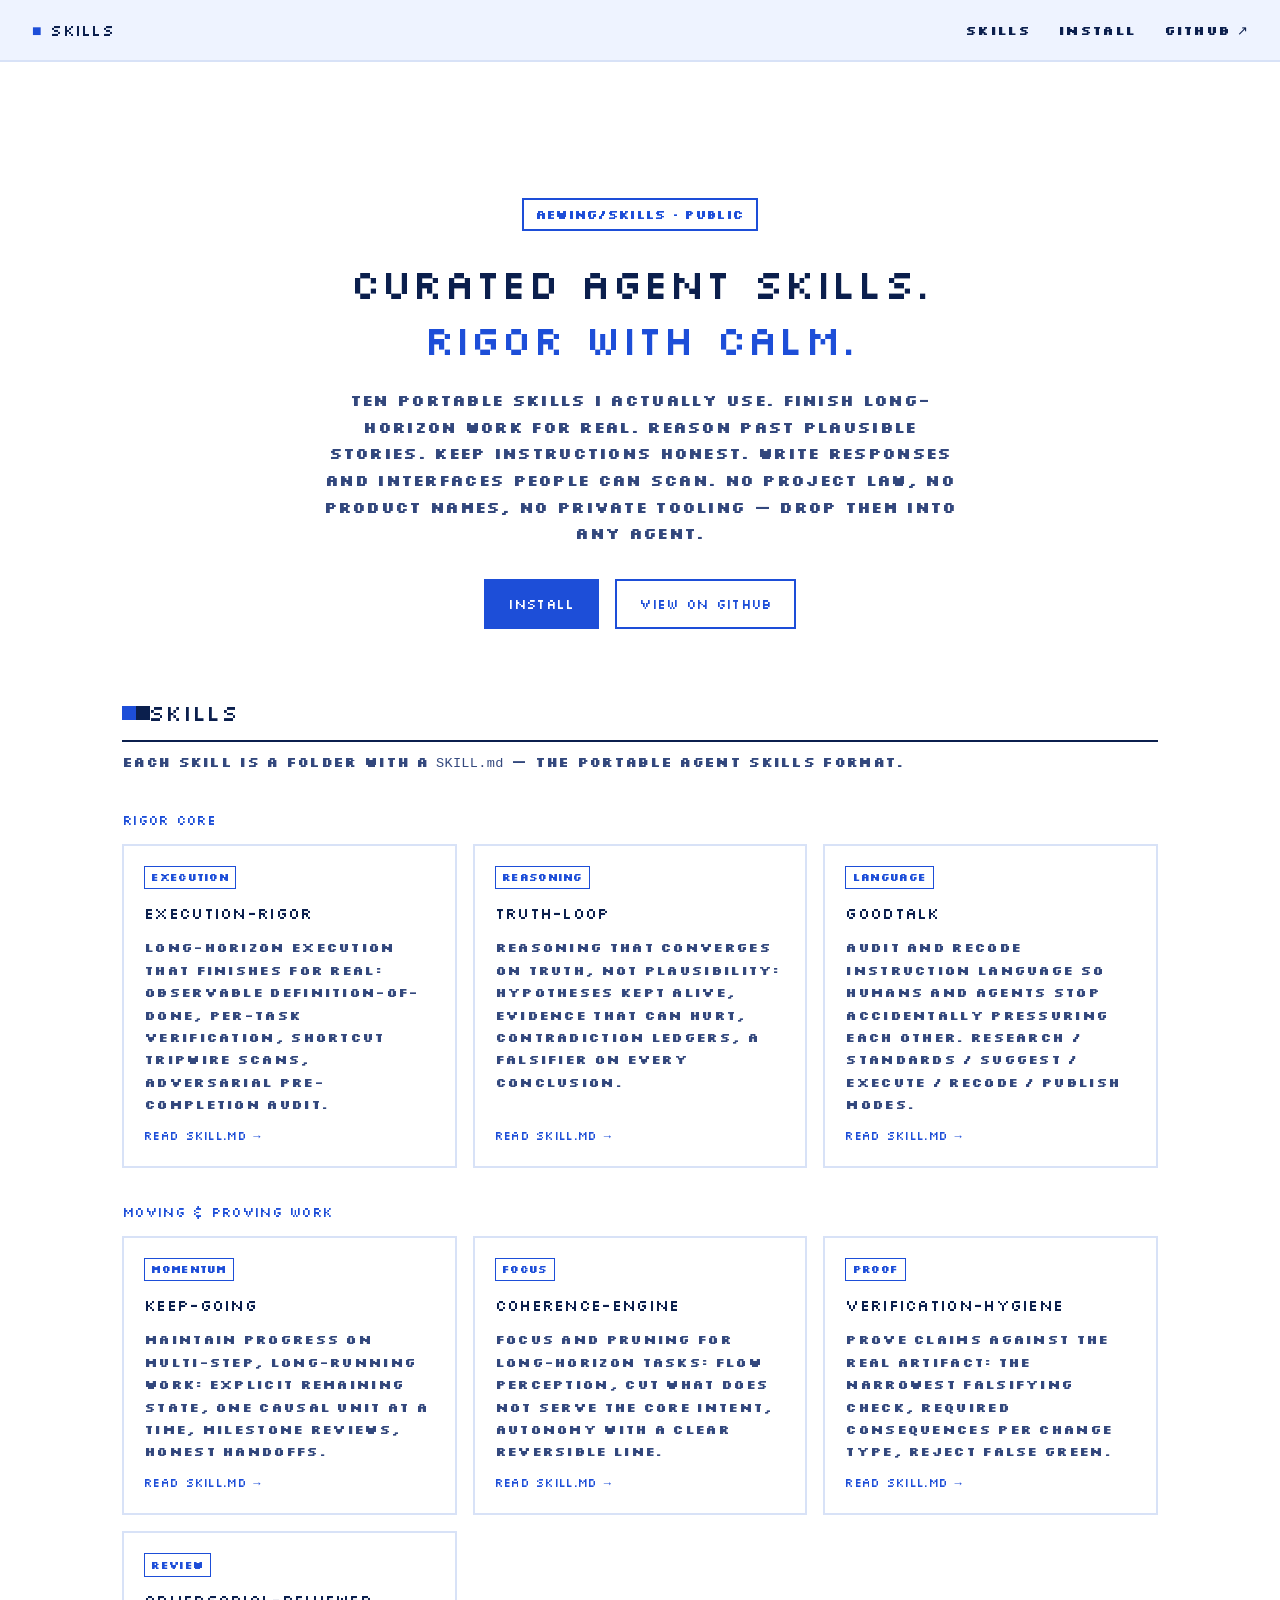
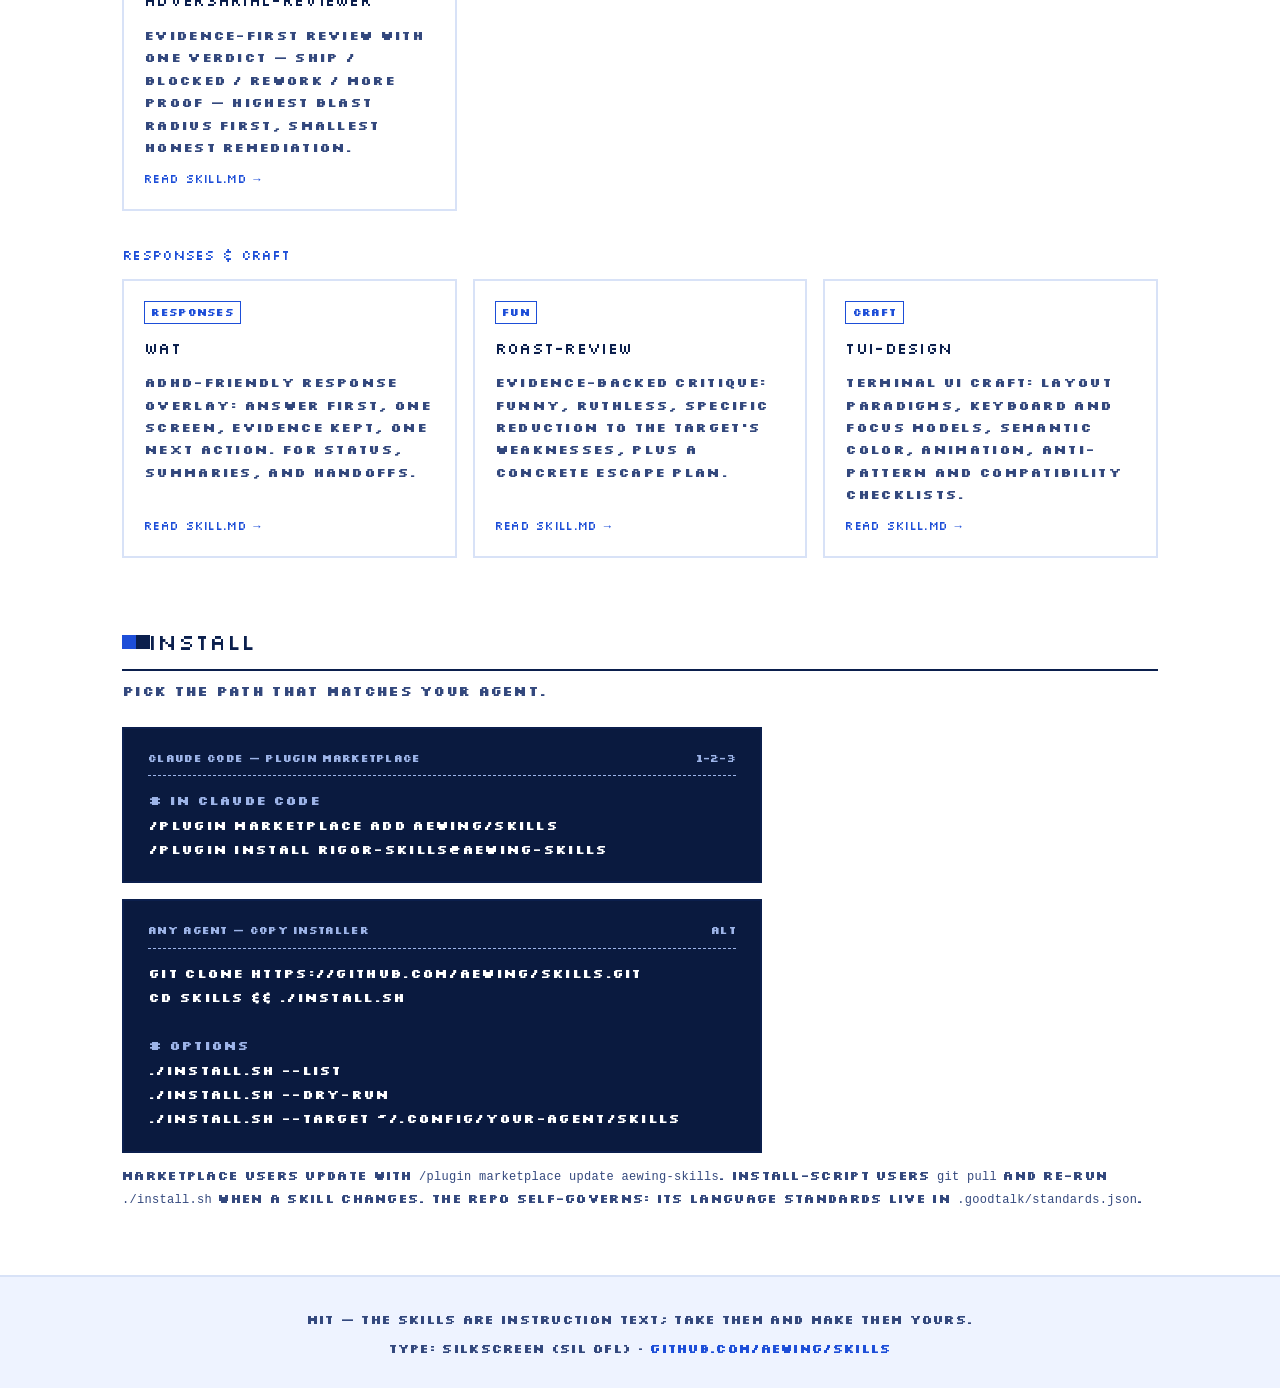
==== docs/index.html @ bb2f1eb4 "Add clean static docs site (blue + white, retro handheld type) - docs/index.html: one-page catalog —" ====
<!doctype html>
<html lang="en">
<head>
  <meta charset="utf-8">
  <meta name="viewport" content="width=device-width, initial-scale=1">
  <title>skills — curated agent skills, rigor with calm</title>
  <meta name="description" content="Ten portable agent skills: finish long-horizon work for real, reason past plausible stories, keep instructions honest, and build clearer responses and TUIs.">
  <link rel="icon" type="image/svg+xml" href="favicon.svg">
  <link rel="stylesheet" href="styles.css">
</head>
<body>

  <header class="topbar">
    <span class="logo"><span class="pixel">■</span> skills</span>
    <nav>
      <a href="#skills">skills</a>
      <a href="#install">install</a>
      <a href="https://github.com/aewing/skills" target="_blank" rel="noopener">github ↗</a>
    </nav>
  </header>

  <main>
    <section class="hero">
      <span class="eyebrow">aewing/skills · public</span>
      <h1>Curated agent skills.<br><span class="accent">Rigor with calm.</span></h1>
      <p class="lede">
        Ten portable skills I actually use. Finish long-horizon work for real.
        Reason past plausible stories. Keep instructions honest. Write responses
        and interfaces people can scan. No project law, no product names, no
        private tooling — drop them into any agent.
      </p>
      <div class="hero-cta">
        <a class="btn primary" href="#install">Install</a>
        <a class="btn ghost" href="https://github.com/aewing/skills" target="_blank" rel="noopener">View on GitHub</a>
      </div>
    </section>

    <section id="skills">
      <h2>Skills</h2>
      <p class="section-sub">Each skill is a folder with a <code>SKILL.md</code> — the portable Agent Skills format.</p>

      <h3 class="group-title">RIGOR CORE</h3>
      <div class="grid">
        <div class="card">
          <span class="tag">execution</span>
          <h3>execution-rigor</h3>
          <p>Long-horizon execution that finishes for real: observable definition-of-done, per-task verification, shortcut tripwire scans, adversarial pre-completion audit.</p>
          <a class="more" href="../skills/execution-rigor/SKILL.md" target="_blank">read SKILL.md →</a>
        </div>
        <div class="card">
          <span class="tag">reasoning</span>
          <h3>truth-loop</h3>
          <p>Reasoning that converges on truth, not plausibility: hypotheses kept alive, evidence that can hurt, contradiction ledgers, a falsifier on every conclusion.</p>
          <a class="more" href="../skills/truth-loop/SKILL.md" target="_blank">read SKILL.md →</a>
        </div>
        <div class="card">
          <span class="tag">language</span>
          <h3>goodtalk</h3>
          <p>Audit and recode instruction language so humans and agents stop accidentally pressuring each other. Research / standards / suggest / execute / recode / publish modes.</p>
          <a class="more" href="../skills/goodtalk/SKILL.md" target="_blank">read SKILL.md →</a>
        </div>
      </div>

      <h3 class="group-title">MOVING &amp; PROVING WORK</h3>
      <div class="grid">
        <div class="card">
          <span class="tag">momentum</span>
          <h3>keep-going</h3>
          <p>Maintain progress on multi-step, long-running work: explicit remaining state, one causal unit at a time, milestone reviews, honest handoffs.</p>
          <a class="more" href="../skills/keep-going/SKILL.md" target="_blank">read SKILL.md →</a>
        </div>
        <div class="card">
          <span class="tag">focus</span>
          <h3>coherence-engine</h3>
          <p>Focus and pruning for long-horizon tasks: flow perception, cut what does not serve the core intent, autonomy with a clear reversible line.</p>
          <a class="more" href="../skills/coherence-engine/SKILL.md" target="_blank">read SKILL.md →</a>
        </div>
        <div class="card">
          <span class="tag">proof</span>
          <h3>verification-hygiene</h3>
          <p>Prove claims against the real artifact: the narrowest falsifying check, required consequences per change type, reject false green.</p>
          <a class="more" href="../skills/verification-hygiene/SKILL.md" target="_blank">read SKILL.md →</a>
        </div>
        <div class="card">
          <span class="tag">review</span>
          <h3>adversarial-reviewer</h3>
          <p>Evidence-first review with one verdict — SHIP / BLOCKED / REWORK / MORE PROOF — highest blast radius first, smallest honest remediation.</p>
          <a class="more" href="../skills/adversarial-reviewer/SKILL.md" target="_blank">read SKILL.md →</a>
        </div>
      </div>

      <h3 class="group-title">RESPONSES &amp; CRAFT</h3>
      <div class="grid">
        <div class="card">
          <span class="tag">responses</span>
          <h3>wat</h3>
          <p>ADHD-friendly response overlay: answer first, one screen, evidence kept, one next action. For status, summaries, and handoffs.</p>
          <a class="more" href="../skills/wat/SKILL.md" target="_blank">read SKILL.md →</a>
        </div>
        <div class="card">
          <span class="tag">fun</span>
          <h3>roast-review</h3>
          <p>Evidence-backed critique: funny, ruthless, specific reduction to the target's weaknesses, plus a concrete escape plan.</p>
          <a class="more" href="../skills/roast-review/SKILL.md" target="_blank">read SKILL.md →</a>
        </div>
        <div class="card">
          <span class="tag">craft</span>
          <h3>tui-design</h3>
          <p>Terminal UI craft: layout paradigms, keyboard and focus models, semantic color, animation, anti-pattern and compatibility checklists.</p>
          <a class="more" href="../skills/tui-design/SKILL.md" target="_blank">read SKILL.md →</a>
        </div>
      </div>
    </section>

    <section id="install">
      <h2>Install</h2>
      <p class="section-sub">Pick the path that matches your agent.</p>

      <div class="screen">
        <div class="screen-head"><span>CLAUDE CODE — PLUGIN MARKETPLACE</span><span>1-2-3</span></div>
        <pre><span class="cmt"># in Claude Code</span>
<span class="cmd">/plugin marketplace add aewing/skills</span>
<span class="cmd">/plugin install rigor-skills@aewing-skills</span></pre>
      </div>

      <div class="screen">
        <div class="screen-head"><span>ANY AGENT — COPY INSTALLER</span><span>ALT</span></div>
        <pre><span class="cmd">git clone https://github.com/aewing/skills.git</span>
<span class="cmd">cd skills && ./install.sh</span>

<span class="cmt"># options</span>
<span class="cmd">./install.sh --list</span>
<span class="cmd">./install.sh --dry-run</span>
<span class="cmd">./install.sh --target ~/.config/your-agent/skills</span></pre>
      </div>

      <p class="install-note">
        Marketplace users update with <code>/plugin marketplace update aewing-skills</code>.
        Install-script users <code>git pull</code> and re-run <code>./install.sh</code>
        when a skill changes. The repo self-governs: its language standards live in
        <code>.goodtalk/standards.json</code>.
      </p>
    </section>
  </main>

  <footer>
    <p>MIT — the skills are instruction text; take them and make them yours.</p>
    <p style="margin-top:0.5rem;">Type: Silkscreen (SIL OFL) · <a href="https://github.com/aewing/skills" target="_blank" rel="noopener">github.com/aewing/skills</a></p>
  </footer>

</body>
</html>
---- docs/styles.css ----
/* ============================================================
   skills — static docs site
   Type: Silkscreen (SIL OFL 1.1) — retro handheld LCD feel.
   To switch to Base Pixel: drop the font files into
   assets/fonts/ and change --font below. That is the only edit.
   Palette: blue + white, pixel-square corners.
   ============================================================ */

/* Silkscreen 400/700 — retro handheld LCD type (SIL OFL 1.1).
   Swap for Base Pixel: replace the two src files below and update --font. */
@font-face {
  font-family: "Silkscreen";
  font-style: normal;
  font-weight: 400;
  font-display: swap;
  src: url("assets/fonts/silkscreen-400.woff2") format("woff2");
}
@font-face {
  font-family: "Silkscreen";
  font-style: normal;
  font-weight: 700;
  font-display: swap;
  src: url("assets/fonts/silkscreen-700.woff2") format("woff2");
}

:root {
  /* type */
  --font: "Silkscreen", "Courier New", monospace;
  --font-body: "Silkscreen", system-ui, sans-serif;

  /* blue + white palette */
  --paper: #ffffff;
  --sky: #eef3ff;          /* light blue-white panel */
  --ink: #0b1f4d;          /* deep navy text */
  --blue: #1d4ed8;         /* primary blue */
  --blue-bright: #3b82f6;  /* highlight */
  --line: #d8e2f7;         /* hairline border */
  --screen: #0a1a3f;       /* handheld screen panel */
  --screen-text: #ffffff;
  --screen-dim: #9db4e8;   /* dimmed text on screen */

  --radius: 0px;           /* pixel squares: no rounding */
  --space: 1rem;
}

* { box-sizing: border-box; margin: 0; padding: 0; }

html { scroll-behavior: smooth; }

body {
  font-family: var(--font);
  background: var(--paper);
  color: var(--ink);
  line-height: 1.75;
  font-size: 15px;
  letter-spacing: 0.02em;
  -webkit-font-smoothing: antialiased;
}

a { color: var(--blue); text-decoration: none; }
a:hover { color: var(--blue-bright); text-decoration: underline; }

/* ---- top bar ---- */
.topbar {
  display: flex;
  align-items: center;
  justify-content: space-between;
  padding: 1rem 2rem;
  border-bottom: 2px solid var(--line);
  background: var(--sky);
  position: sticky;
  top: 0;
  z-index: 10;
}
.logo {
  font-weight: 700;
  font-size: 1rem;
  color: var(--ink);
}
.logo .pixel { color: var(--blue); }
nav a {
  margin-left: 1.25rem;
  font-size: 0.8rem;
  color: var(--ink);
}
nav a:hover { color: var(--blue); }

/* ---- layout ---- */
main {
  max-width: 1100px;
  margin: 0 auto;
  padding: 2rem 2rem 4rem;
}
section { margin-top: 4rem; }

/* ---- hero ---- */
.hero { text-align: center; padding-top: 2.5rem; }
.eyebrow {
  display: inline-block;
  font-size: 0.75rem;
  color: var(--blue);
  border: 2px solid var(--blue);
  padding: 0.25rem 0.75rem;
  margin-bottom: 1.5rem;
  background: var(--paper);
}
.hero h1 {
  font-size: clamp(1.6rem, 4vw, 2.6rem);
  line-height: 1.35;
  margin-bottom: 1.25rem;
}
.hero h1 .accent { color: var(--blue); }
.lede {
  max-width: 640px;
  margin: 0 auto 2rem;
  font-size: 0.95rem;
  color: #33487d;
}
.hero-cta { display: flex; gap: 1rem; justify-content: center; flex-wrap: wrap; }

.btn {
  display: inline-block;
  font-family: var(--font);
  font-size: 0.85rem;
  font-weight: 700;
  padding: 0.7rem 1.4rem;
  border: 2px solid var(--blue);
  cursor: pointer;
  transition: transform 0.06s ease;
}
.btn.primary { background: var(--blue); color: var(--paper); }
.btn.primary:hover { background: var(--blue-bright); text-decoration: none; }
.btn.ghost { background: var(--paper); color: var(--blue); }
.btn.ghost:hover { background: var(--sky); text-decoration: none; }
.btn:active { transform: translateY(2px); }

/* ---- section headers ---- */
h2 {
  font-size: 1.4rem;
  margin-bottom: 1.5rem;
  padding-bottom: 0.5rem;
  border-bottom: 2px solid var(--ink);
  display: flex;
  align-items: center;
  gap: 0.75rem;
}
h2::before {
  content: "";
  width: 14px;
  height: 14px;
  background: var(--blue);
  display: inline-block;
  box-shadow: 14px 0 0 var(--ink);
}
.section-sub { font-size: 0.85rem; color: #33487d; margin: -1rem 0 1.5rem; }

/* ---- skill grid ---- */
.group-title {
  font-size: 0.85rem;
  color: var(--blue);
  margin: 2rem 0 0.75rem;
}
.grid {
  display: grid;
  grid-template-columns: repeat(auto-fill, minmax(300px, 1fr));
  gap: 1rem;
}
.card {
  border: 2px solid var(--line);
  background: var(--paper);
  padding: 1.25rem;
  display: flex;
  flex-direction: column;
  gap: 0.6rem;
  transition: border-color 0.12s ease, box-shadow 0.12s ease;
}
.card:hover { border-color: var(--blue); box-shadow: 4px 4px 0 var(--sky); }
.card h3 { font-size: 1rem; color: var(--ink); }
.card .tag {
  font-size: 0.65rem;
  color: var(--blue);
  border: 1px solid var(--blue);
  padding: 0.1rem 0.4rem;
  align-self: flex-start;
}
.card p { font-size: 0.8rem; color: #33487d; flex: 1; }
.card a.more { font-size: 0.75rem; font-weight: 700; }

/* ---- install / screen blocks ---- */
.screen {
  background: var(--screen);
  color: var(--screen-text);
  border: 2px solid var(--ink);
  padding: 1.25rem 1.5rem;
  margin-top: 1rem;
  max-width: 640px;
}
.screen .screen-head {
  display: flex;
  justify-content: space-between;
  font-size: 0.65rem;
  color: var(--screen-dim);
  margin-bottom: 0.75rem;
  border-bottom: 1px dashed var(--screen-dim);
  padding-bottom: 0.5rem;
}
.screen pre {
  font-family: var(--font);
  font-size: 0.8rem;
  line-height: 1.9;
  white-space: pre-wrap;
  word-break: break-word;
}
.screen .cmt { color: var(--screen-dim); }
.screen .cmd { color: var(--screen-text); }

.install-note { font-size: 0.75rem; color: #33487d; margin-top: 0.75rem; }

/* ---- footer ---- */
footer {
  border-top: 2px solid var(--line);
  background: var(--sky);
  text-align: center;
  padding: 2rem;
  font-size: 0.75rem;
  color: #33487d;
}
footer a { color: var(--blue); }
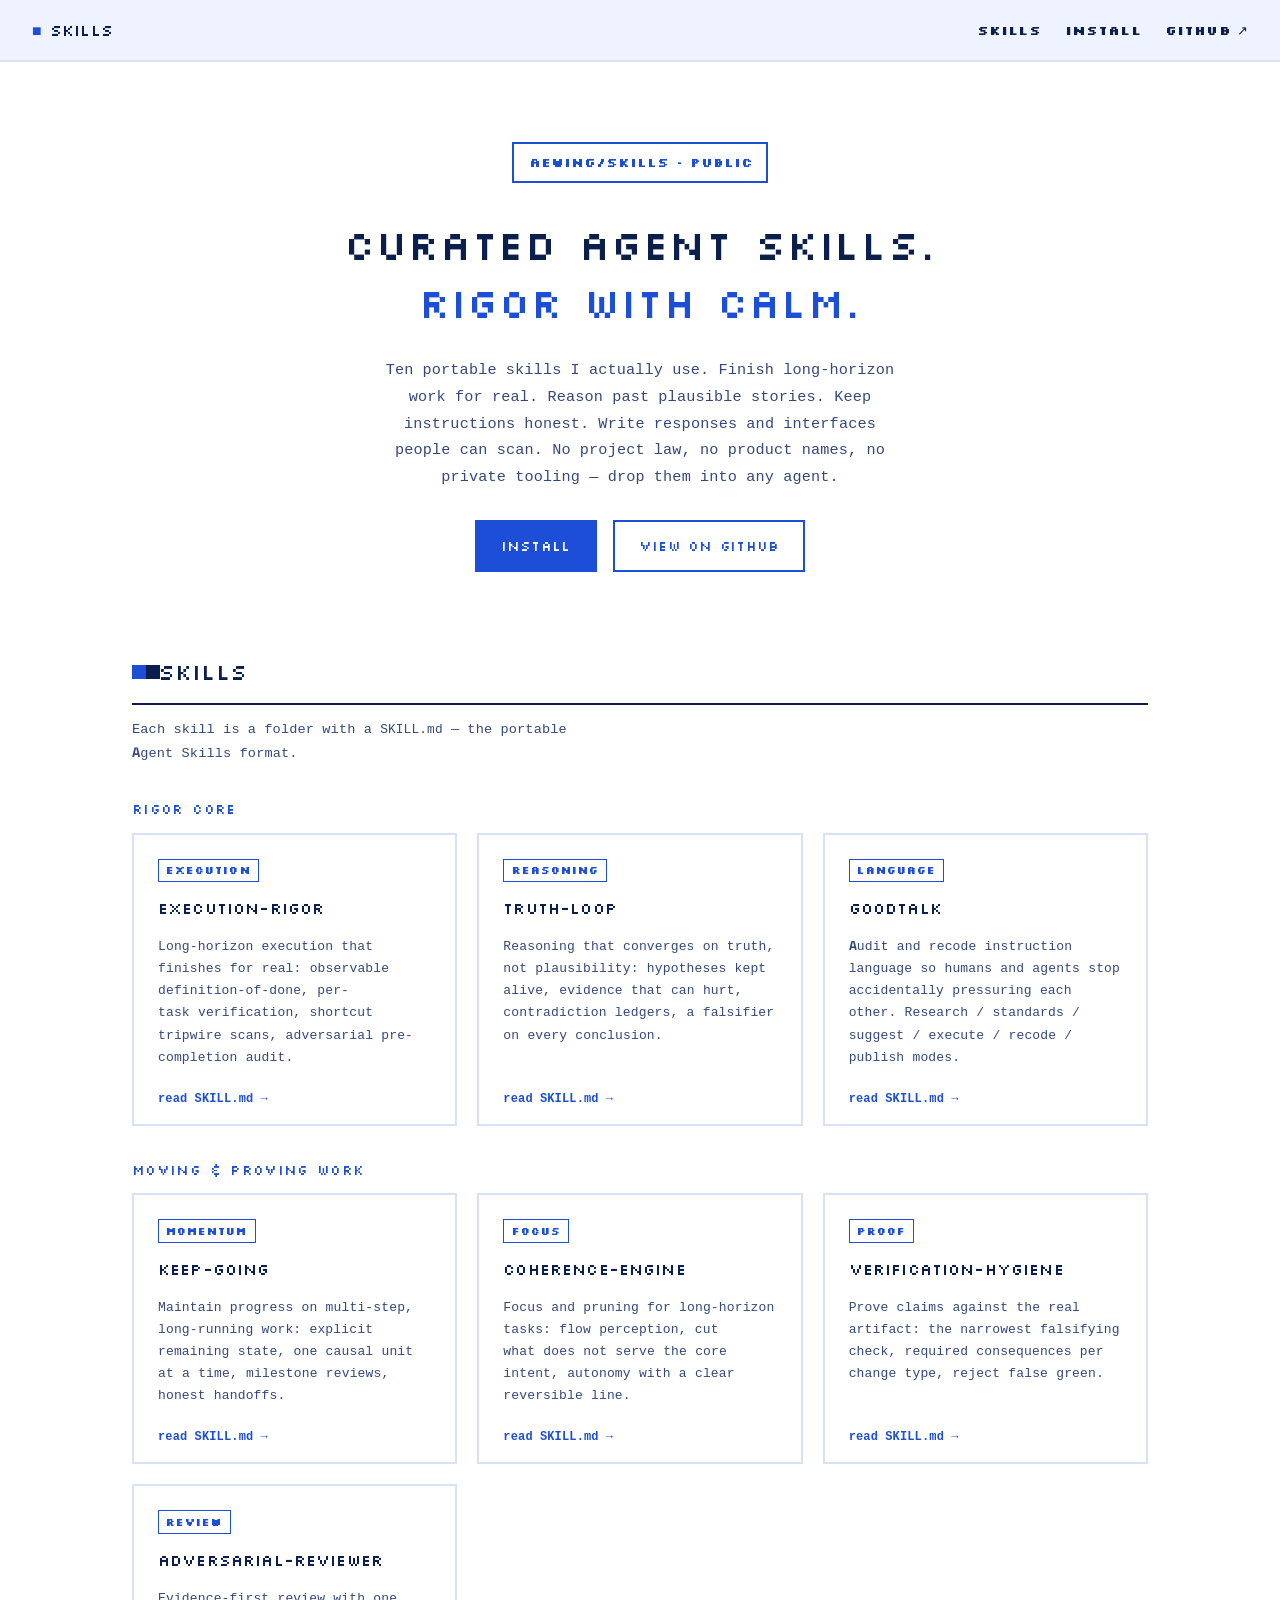
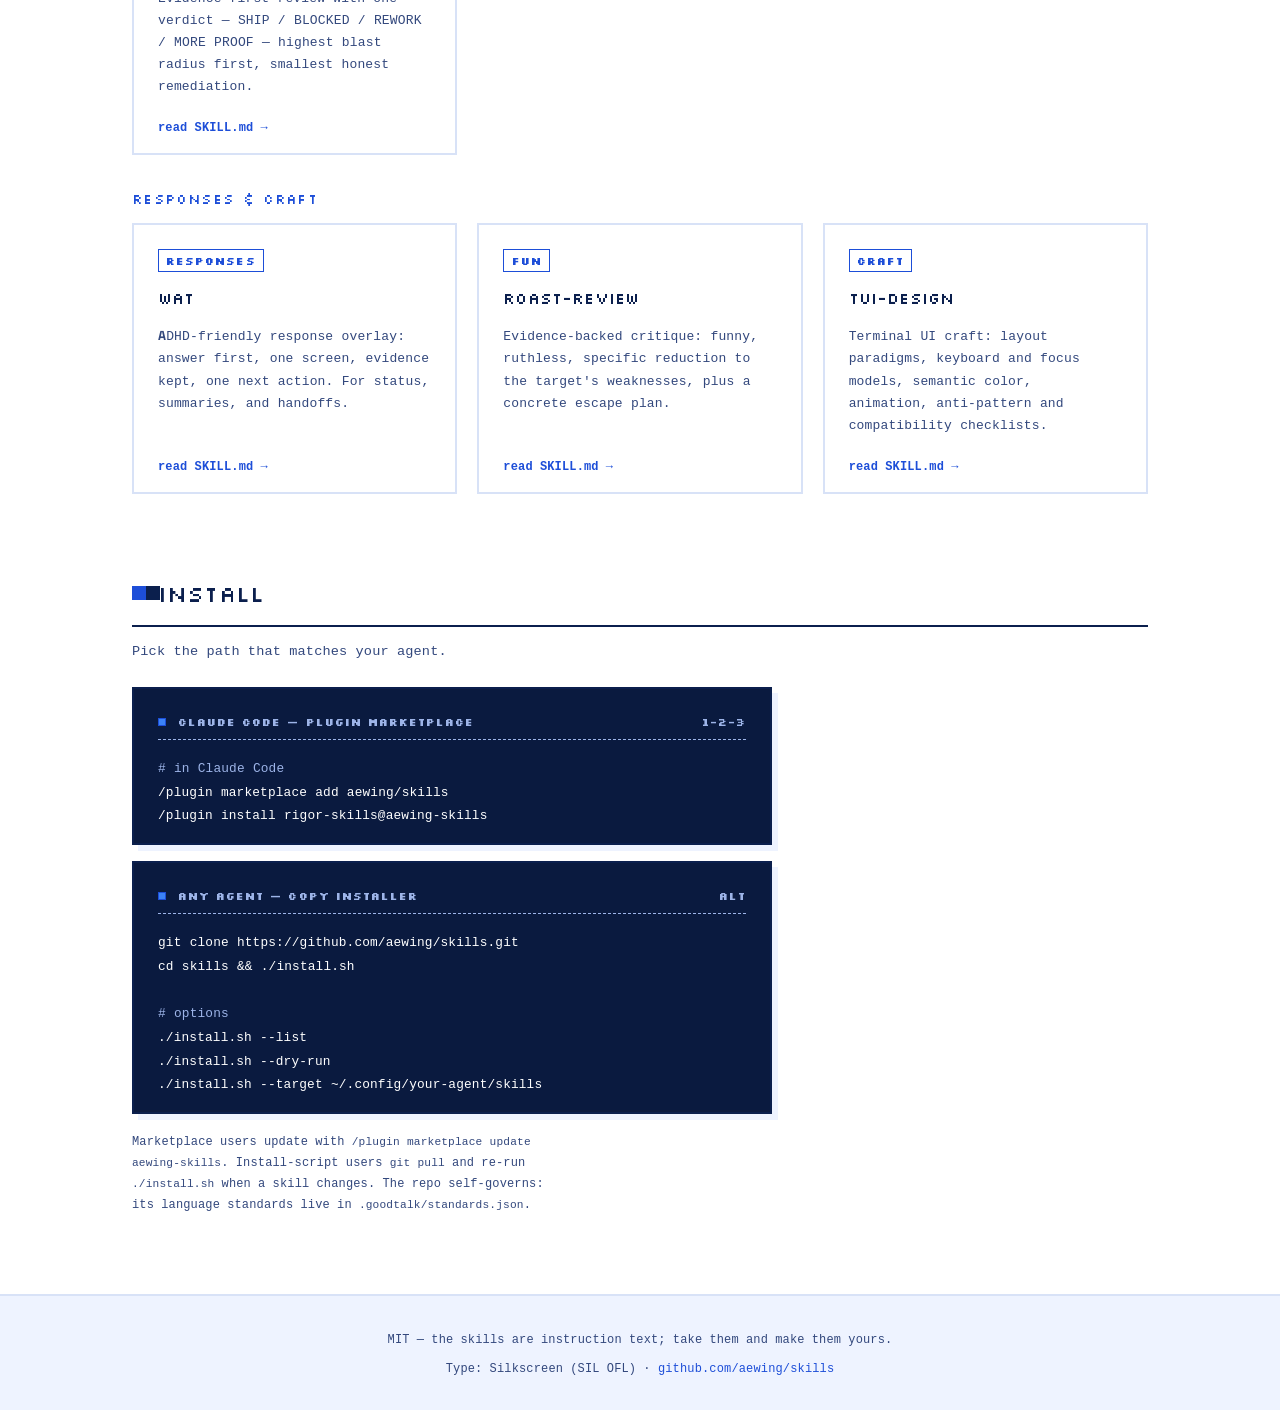
==== commit 29d0e262: "Polish pass: spacing system, focus/selection states, pixel details - Spacing scale tokens (--s1..--s" ====
--- a/docs/index.html
+++ b/docs/index.html
@@ -12,7 +12,7 @@
 
   <header class="topbar">
     <span class="logo"><span class="pixel">■</span> skills</span>
-    <nav>
+    <nav aria-label="Primary">
       <a href="#skills">skills</a>
       <a href="#install">install</a>
       <a href="https://github.com/aewing/skills" target="_blank" rel="noopener">github ↗</a>
@@ -117,14 +117,14 @@
       <p class="section-sub">Pick the path that matches your agent.</p>
 
       <div class="screen">
-        <div class="screen-head"><span>CLAUDE CODE — PLUGIN MARKETPLACE</span><span>1-2-3</span></div>
+        <div class="screen-head"><span class="led" aria-hidden="true"></span><span>CLAUDE CODE — PLUGIN MARKETPLACE</span><span class="right">1-2-3</span></div>
         <pre><span class="cmt"># in Claude Code</span>
 <span class="cmd">/plugin marketplace add aewing/skills</span>
 <span class="cmd">/plugin install rigor-skills@aewing-skills</span></pre>
       </div>
 
       <div class="screen">
-        <div class="screen-head"><span>ANY AGENT — COPY INSTALLER</span><span>ALT</span></div>
+        <div class="screen-head"><span class="led" aria-hidden="true"></span><span>ANY AGENT — COPY INSTALLER</span><span class="right">ALT</span></div>
         <pre><span class="cmd">git clone https://github.com/aewing/skills.git</span>
 <span class="cmd">cd skills && ./install.sh</span>
 
--- a/docs/styles.css
+++ b/docs/styles.css
@@ -1,13 +1,12 @@
 /* ============================================================
    skills — static docs site
-   Type: Silkscreen (SIL OFL 1.1) — retro handheld LCD feel.
-   To switch to Base Pixel: drop the font files into
-   assets/fonts/ and change --font below. That is the only edit.
+   Display type: Silkscreen (SIL OFL 1.1) — retro handheld LCD feel.
+   Secondary type: Space Mono (SIL OFL 1.1) — readable, terminal-warm.
+   To switch to Base Pixel: replace the silkscreen src files and
+   update --font. The secondary family stays as is.
    Palette: blue + white, pixel-square corners.
    ============================================================ */
 
-/* Silkscreen 400/700 — retro handheld LCD type (SIL OFL 1.1).
-   Swap for Base Pixel: replace the two src files below and update --font. */
 @font-face {
   font-family: "Silkscreen";
   font-style: normal;
@@ -22,111 +21,182 @@
   font-display: swap;
   src: url("assets/fonts/silkscreen-700.woff2") format("woff2");
 }
-
+@font-face {
+  font-family: "Space Mono";
+  font-style: normal;
+  font-weight: 400;
+  font-display: swap;
+  src: url("assets/fonts/spacemono-400.woff2") format("woff2");
+}
+@font-face {
+  font-family: "Space Mono";
+  font-style: normal;
+  font-weight: 700;
+  font-display: swap;
+  src: url("assets/fonts/spacemono-700.woff2") format("woff2");
+}
+
+/* ---- design tokens ---- */
 :root {
-  /* type */
   --font: "Silkscreen", "Courier New", monospace;
-  --font-body: "Silkscreen", system-ui, sans-serif;
-
-  /* blue + white palette */
+  --font-body: "Space Mono", ui-monospace, "SF Mono", Menlo, monospace;
+
   --paper: #ffffff;
-  --sky: #eef3ff;          /* light blue-white panel */
-  --ink: #0b1f4d;          /* deep navy text */
-  --blue: #1d4ed8;         /* primary blue */
-  --blue-bright: #3b82f6;  /* highlight */
-  --line: #d8e2f7;         /* hairline border */
-  --screen: #0a1a3f;       /* handheld screen panel */
+  --sky: #eef3ff;
+  --ink: #0b1f4d;
+  --ink-soft: #33487d;
+  --blue: #1d4ed8;
+  --blue-bright: #3b82f6;
+  --line: #d8e2f7;
+  --screen: #0a1a3f;
   --screen-text: #ffffff;
-  --screen-dim: #9db4e8;   /* dimmed text on screen */
-
-  --radius: 0px;           /* pixel squares: no rounding */
-  --space: 1rem;
+  --screen-dim: #9db4e8;
+
+  /* spacing scale — one rhythm, no ad-hoc gaps */
+  --s1: 0.25rem;
+  --s2: 0.5rem;
+  --s3: 0.75rem;
+  --s4: 1rem;
+  --s5: 1.5rem;
+  --s6: 2rem;
+  --s7: 3rem;
+  --s8: 5rem;
+
+  color-scheme: light;
 }
 
 * { box-sizing: border-box; margin: 0; padding: 0; }
 
-html { scroll-behavior: smooth; }
+html {
+  scroll-behavior: smooth;
+  background: var(--paper); /* overscroll shows white, not grey */
+}
 
 body {
-  font-family: var(--font);
+  font-family: var(--font-body);
   background: var(--paper);
   color: var(--ink);
   line-height: 1.75;
   font-size: 15px;
-  letter-spacing: 0.02em;
+  letter-spacing: 0.01em;
   -webkit-font-smoothing: antialiased;
-}
-
-a { color: var(--blue); text-decoration: none; }
+  text-rendering: optimizeLegibility;
+  font-variant-ligatures: none; /* mono honesty */
+}
+
+/* ---- links ---- */
+a {
+  color: var(--blue);
+  text-decoration: none;
+  text-decoration-thickness: 1px;
+  text-underline-offset: 3px;
+}
 a:hover { color: var(--blue-bright); text-decoration: underline; }
+
+/* visible keyboard focus — not just a mouse hover */
+:focus-visible {
+  outline: 2px solid var(--blue);
+  outline-offset: 3px;
+}
+
+::selection { background: var(--blue); color: var(--paper); }
+
+/* ---- display chrome stays pixel ---- */
+h1, h2, h3, .eyebrow, .logo, nav a, .btn, .group-title, .tag, .screen-head {
+  font-family: var(--font);
+}
+code, kbd, pre { font-family: var(--font-body); }
+
+h1, h2, h3 { text-wrap: balance; }
+p, .lede, .section-sub { text-wrap: pretty; }
 
 /* ---- top bar ---- */
 .topbar {
   display: flex;
   align-items: center;
   justify-content: space-between;
-  padding: 1rem 2rem;
+  gap: var(--s4);
+  padding: var(--s4) var(--s6);
   border-bottom: 2px solid var(--line);
   background: var(--sky);
   position: sticky;
   top: 0;
   z-index: 10;
 }
-.logo {
-  font-weight: 700;
-  font-size: 1rem;
-  color: var(--ink);
-}
+.logo { font-weight: 700; font-size: 1rem; color: var(--ink); white-space: nowrap; }
 .logo .pixel { color: var(--blue); }
+nav { display: flex; align-items: center; }
 nav a {
-  margin-left: 1.25rem;
+  margin-left: var(--s5);
   font-size: 0.8rem;
   color: var(--ink);
-}
-nav a:hover { color: var(--blue); }
+  white-space: nowrap;
+}
+nav a:hover { color: var(--blue); text-decoration: none; }
 
 /* ---- layout ---- */
 main {
-  max-width: 1100px;
+  max-width: 1080px;
   margin: 0 auto;
-  padding: 2rem 2rem 4rem;
-}
-section { margin-top: 4rem; }
+  padding: var(--s7) var(--s6) var(--s8);
+}
+section { margin-top: var(--s8); }
+section:first-of-type { margin-top: 0; }
+
+/* anchor jumps clear the sticky bar — classic miss */
+#skills, #install { scroll-margin-top: calc(var(--s6) + 2rem); }
 
 /* ---- hero ---- */
-.hero { text-align: center; padding-top: 2.5rem; }
+.hero {
+  text-align: center;
+  padding-top: var(--s6);
+  position: relative;
+}
+/* faint pixel-dot texture, theme-consistent, never loud */
+.hero::before {
+  content: "";
+  position: absolute;
+  inset: 0;
+  background-image: radial-gradient(var(--line) 1px, transparent 1px);
+  background-size: 22px 22px;
+  opacity: 0.35;
+  pointer-events: none;
+  z-index: -1;
+}
 .eyebrow {
   display: inline-block;
   font-size: 0.75rem;
+  letter-spacing: 0.08em;
   color: var(--blue);
   border: 2px solid var(--blue);
-  padding: 0.25rem 0.75rem;
-  margin-bottom: 1.5rem;
+  padding: var(--s2) var(--s3) var(--s2) var(--s4);
+  margin-bottom: var(--s6);
   background: var(--paper);
 }
 .hero h1 {
   font-size: clamp(1.6rem, 4vw, 2.6rem);
-  line-height: 1.35;
-  margin-bottom: 1.25rem;
+  line-height: 1.4;
+  margin-bottom: var(--s5);
+  letter-spacing: 0.02em;
 }
 .hero h1 .accent { color: var(--blue); }
 .lede {
-  max-width: 640px;
-  margin: 0 auto 2rem;
+  max-width: 58ch;
+  margin: 0 auto var(--s6);
   font-size: 0.95rem;
-  color: #33487d;
-}
-.hero-cta { display: flex; gap: 1rem; justify-content: center; flex-wrap: wrap; }
+  color: var(--ink-soft);
+}
+.hero-cta { display: flex; gap: var(--s4); justify-content: center; flex-wrap: wrap; }
 
 .btn {
   display: inline-block;
-  font-family: var(--font);
   font-size: 0.85rem;
   font-weight: 700;
-  padding: 0.7rem 1.4rem;
+  letter-spacing: 0.06em;
+  padding: var(--s3) var(--s5);
   border: 2px solid var(--blue);
   cursor: pointer;
-  transition: transform 0.06s ease;
+  transition: background-color 0.12s ease, color 0.12s ease, transform 0.06s ease;
 }
 .btn.primary { background: var(--blue); color: var(--paper); }
 .btn.primary:hover { background: var(--blue-bright); text-decoration: none; }
@@ -137,92 +207,153 @@
 /* ---- section headers ---- */
 h2 {
   font-size: 1.4rem;
-  margin-bottom: 1.5rem;
-  padding-bottom: 0.5rem;
+  margin-bottom: var(--s5);
+  padding-bottom: var(--s3);
   border-bottom: 2px solid var(--ink);
   display: flex;
   align-items: center;
-  gap: 0.75rem;
+  gap: var(--s3);
 }
 h2::before {
   content: "";
   width: 14px;
   height: 14px;
+  flex-shrink: 0;
   background: var(--blue);
   display: inline-block;
   box-shadow: 14px 0 0 var(--ink);
 }
-.section-sub { font-size: 0.85rem; color: #33487d; margin: -1rem 0 1.5rem; }
+.section-sub {
+  font-size: 0.85rem;
+  color: var(--ink-soft);
+  margin: calc(var(--s5) * -1 + var(--s3)) 0 var(--s5);
+  max-width: 60ch;
+}
+.section-sub code { font-size: 0.8rem; }
 
 /* ---- skill grid ---- */
 .group-title {
   font-size: 0.85rem;
+  letter-spacing: 0.1em;
   color: var(--blue);
-  margin: 2rem 0 0.75rem;
+  margin: var(--s6) 0 var(--s3);
 }
 .grid {
   display: grid;
   grid-template-columns: repeat(auto-fill, minmax(300px, 1fr));
-  gap: 1rem;
+  gap: 1.25rem;
 }
 .card {
   border: 2px solid var(--line);
   background: var(--paper);
-  padding: 1.25rem;
+  padding: var(--s5) var(--s5) var(--s4);
   display: flex;
   flex-direction: column;
-  gap: 0.6rem;
-  transition: border-color 0.12s ease, box-shadow 0.12s ease;
-}
-.card:hover { border-color: var(--blue); box-shadow: 4px 4px 0 var(--sky); }
+  gap: var(--s3);
+  transition: border-color 0.12s ease, box-shadow 0.12s ease, transform 0.12s ease;
+}
+.card:hover {
+  border-color: var(--blue);
+  box-shadow: 4px 4px 0 var(--sky);
+  transform: translateY(-2px);
+}
 .card h3 { font-size: 1rem; color: var(--ink); }
 .card .tag {
   font-size: 0.65rem;
+  letter-spacing: 0.1em;
   color: var(--blue);
   border: 1px solid var(--blue);
-  padding: 0.1rem 0.4rem;
+  padding: 0.1rem 0.45rem;
   align-self: flex-start;
 }
-.card p { font-size: 0.8rem; color: #33487d; flex: 1; }
-.card a.more { font-size: 0.75rem; font-weight: 700; }
-
-/* ---- install / screen blocks ---- */
+.card p { font-size: 0.8125rem; color: var(--ink-soft); flex: 1; line-height: 1.7; }
+.card a.more { font-size: 0.75rem; font-weight: 700; display: inline-block; margin-top: var(--s2); }
+
+/* ---- install / screen blocks (handheld panels) ---- */
 .screen {
   background: var(--screen);
   color: var(--screen-text);
   border: 2px solid var(--ink);
-  padding: 1.25rem 1.5rem;
-  margin-top: 1rem;
+  padding: var(--s5) var(--s5) var(--s4);
+  margin-top: var(--s4);
   max-width: 640px;
+  box-shadow: 6px 6px 0 var(--sky);
 }
 .screen .screen-head {
   display: flex;
-  justify-content: space-between;
+  align-items: center;
+  gap: var(--s3);
   font-size: 0.65rem;
+  letter-spacing: 0.1em;
   color: var(--screen-dim);
-  margin-bottom: 0.75rem;
+  margin-bottom: var(--s4);
   border-bottom: 1px dashed var(--screen-dim);
-  padding-bottom: 0.5rem;
+  padding-bottom: var(--s2);
+}
+.screen .screen-head .right { margin-left: auto; }
+/* power LED — the handheld tell */
+.screen .led {
+  width: 8px;
+  height: 8px;
+  flex-shrink: 0;
+  background: var(--blue-bright);
+  border: 1px solid var(--blue);
+  animation: led 3s steps(2, jump-none) infinite;
+}
+@keyframes led {
+  0%, 55% { opacity: 1; }
+  65%, 100% { opacity: 0.35; }
 }
 .screen pre {
-  font-family: var(--font);
+  font-family: var(--font-body);
   font-size: 0.8rem;
-  line-height: 1.9;
+  line-height: 1.85;
   white-space: pre-wrap;
   word-break: break-word;
+  font-variant-numeric: tabular-nums;
 }
 .screen .cmt { color: var(--screen-dim); }
 .screen .cmd { color: var(--screen-text); }
 
-.install-note { font-size: 0.75rem; color: #33487d; margin-top: 0.75rem; }
+.install-note {
+  font-size: 0.75rem;
+  color: var(--ink-soft);
+  margin-top: var(--s4);
+  max-width: 60ch;
+}
+.install-note code { font-size: 0.7rem; }
 
 /* ---- footer ---- */
 footer {
   border-top: 2px solid var(--line);
   background: var(--sky);
   text-align: center;
-  padding: 2rem;
+  padding: var(--s6) var(--s4);
   font-size: 0.75rem;
-  color: #33487d;
-}
+  color: var(--ink-soft);
+}
+footer p + p { margin-top: var(--s2); }
 footer a { color: var(--blue); }
+
+/* ---- responsive ---- */
+@media (max-width: 640px) {
+  .topbar { padding: var(--s3) var(--s4); }
+  nav a { margin-left: var(--s4); font-size: 0.72rem; }
+  main { padding: var(--s6) var(--s4) var(--s7); }
+  section { margin-top: var(--s7); }
+  .hero { padding-top: var(--s5); }
+  .eyebrow { margin-bottom: var(--s5); }
+  .hero-cta { flex-direction: column; align-items: stretch; }
+  .hero-cta .btn { text-align: center; }
+  .grid { grid-template-columns: 1fr; gap: var(--s4); }
+  .group-title { margin-top: var(--s5); }
+  .screen { padding: var(--s4) var(--s4) var(--s3); box-shadow: 4px 4px 0 var(--sky); }
+  .screen pre { font-size: 0.72rem; line-height: 1.8; }
+  footer { padding: var(--s5) var(--s4); }
+}
+
+/* ---- respect motion preferences ---- */
+@media (prefers-reduced-motion: reduce) {
+  html { scroll-behavior: auto; }
+  .card, .btn, .led { transition: none; animation: none; }
+}
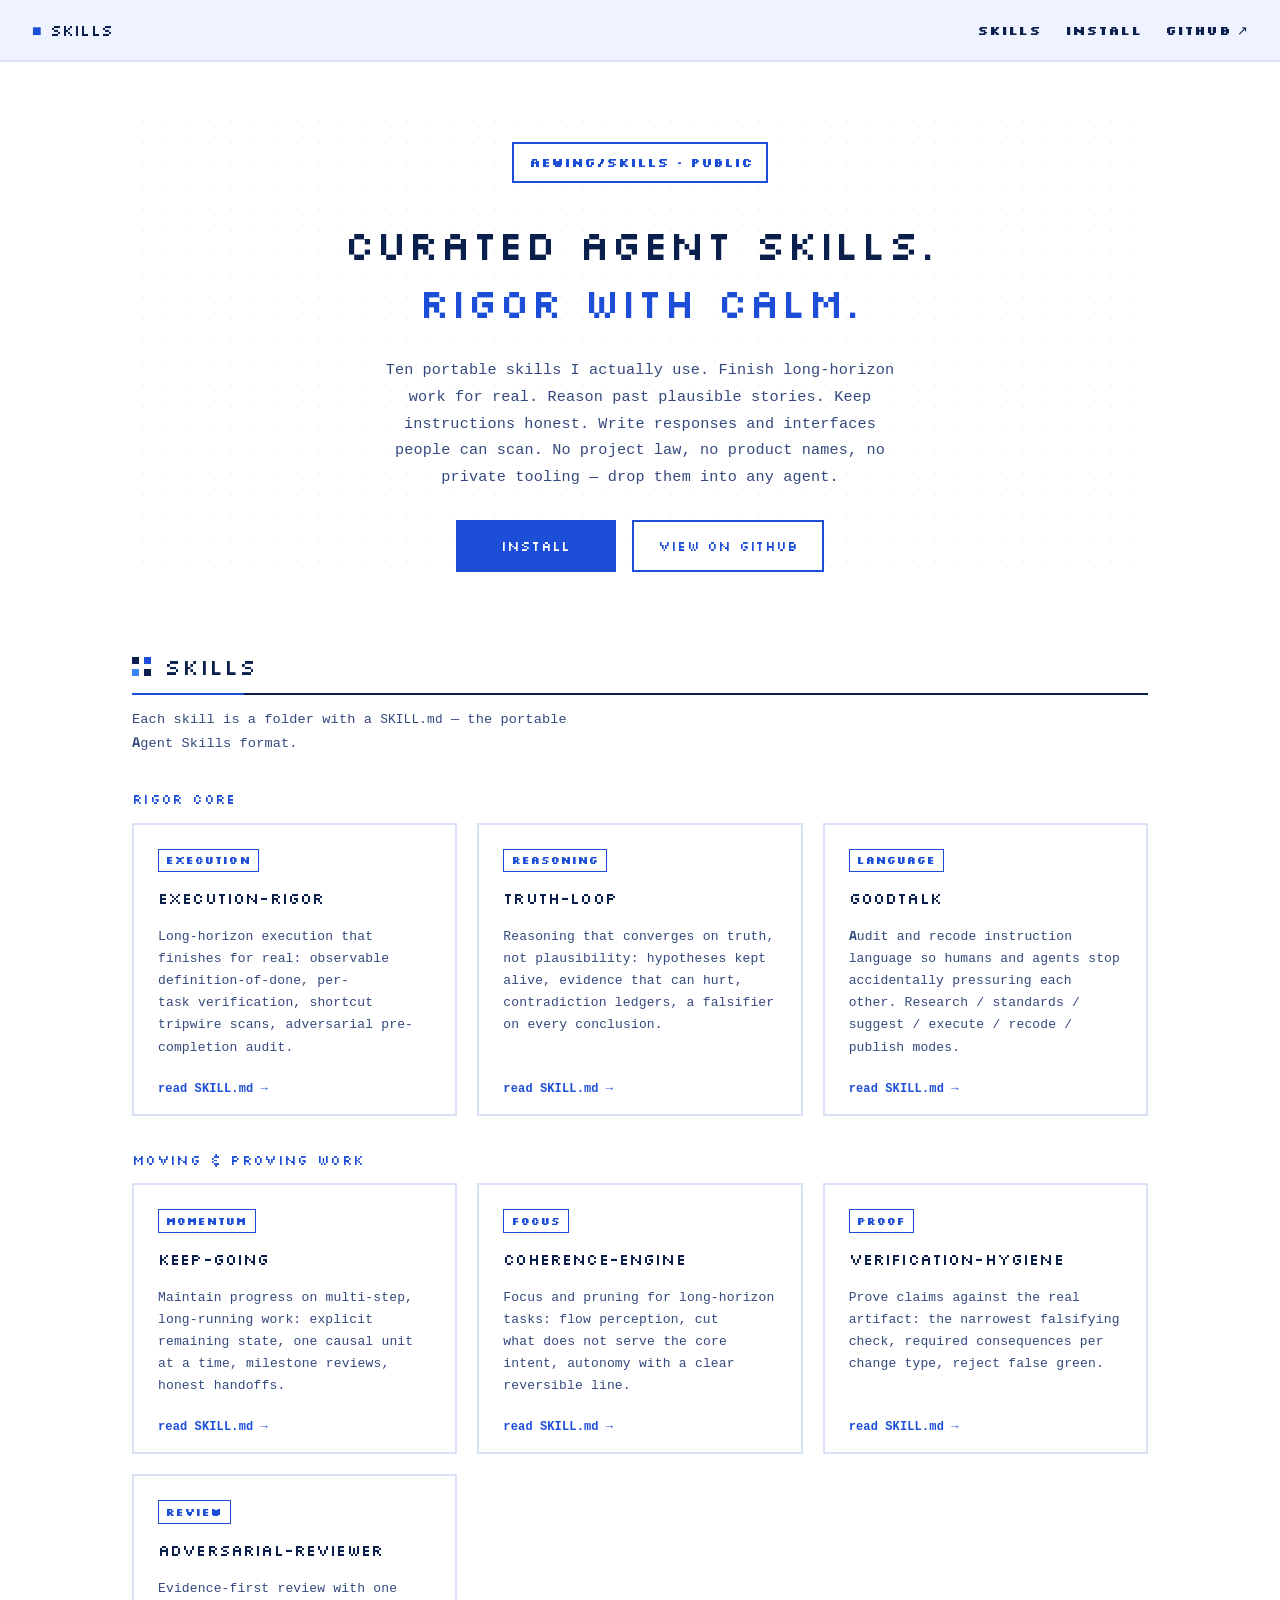
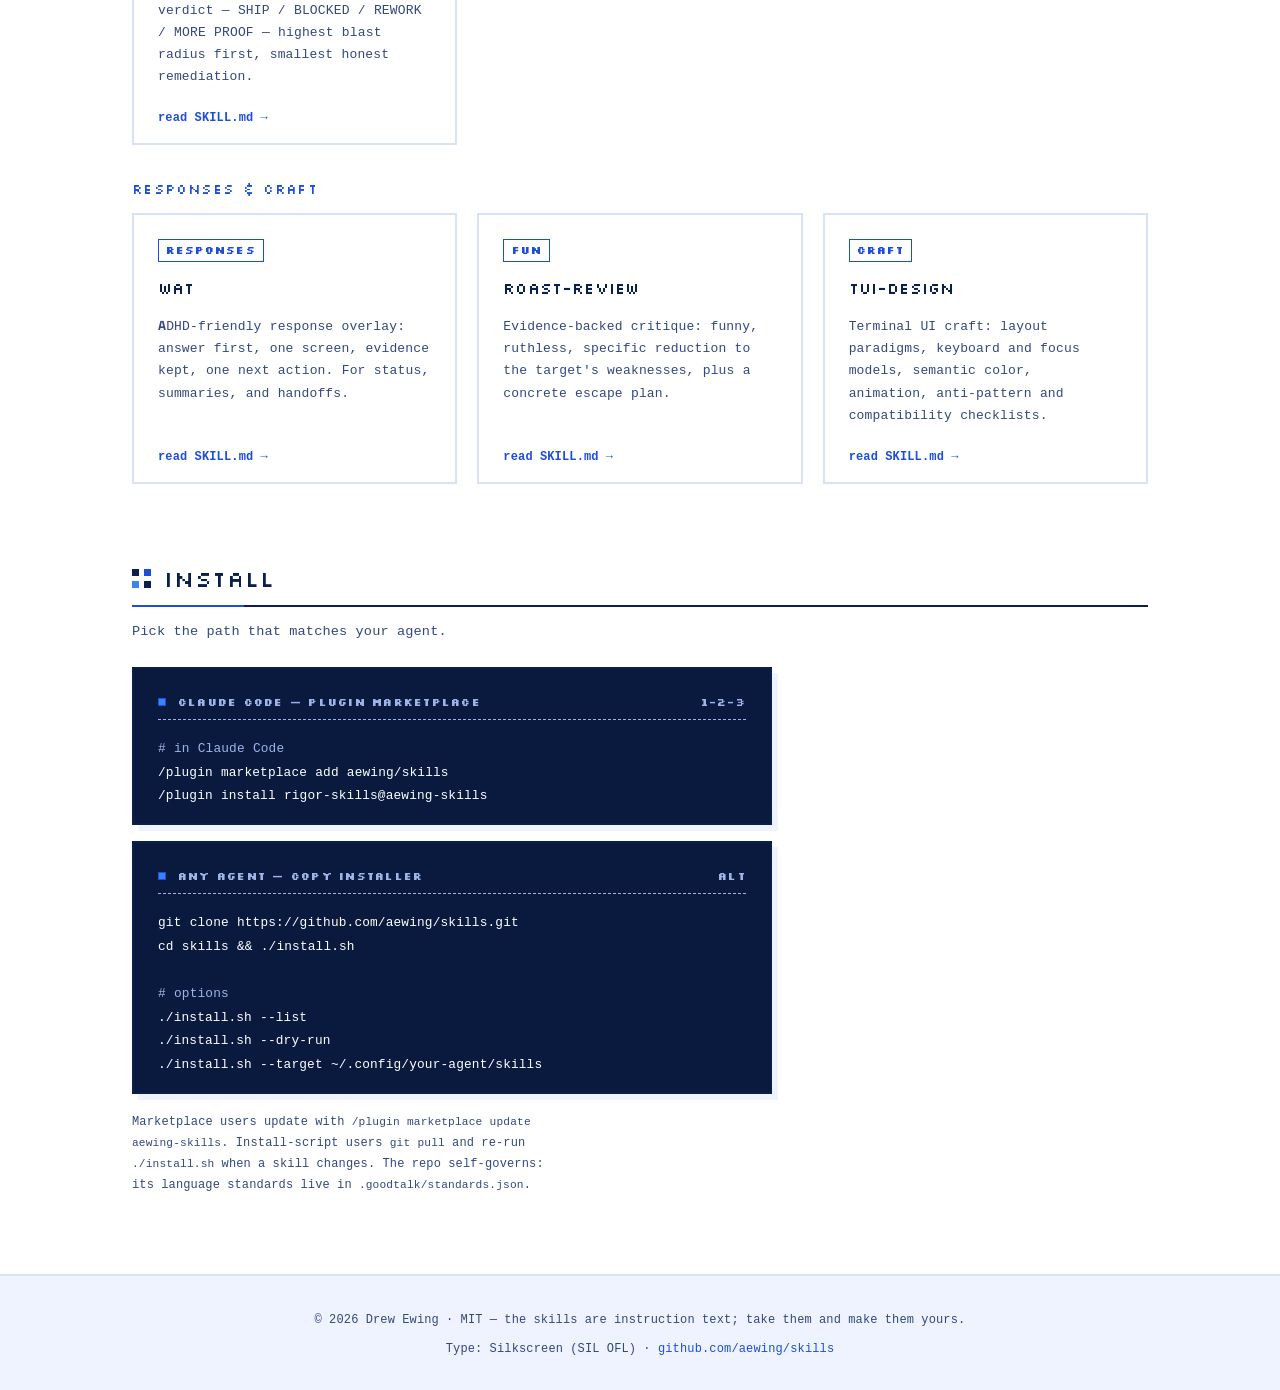
==== commit 06713216: "Finesse pass: rebuild section marker, tune underline system - Replace the box-shadow double-square w" ====
--- a/docs/index.html
+++ b/docs/index.html
@@ -144,7 +144,7 @@
   </main>
 
   <footer>
-    <p>MIT — the skills are instruction text; take them and make them yours.</p>
+    <p>© 2026 Drew Ewing · MIT — the skills are instruction text; take them and make them yours.</p>
     <p style="margin-top:0.5rem;">Type: Silkscreen (SIL OFL) · <a href="https://github.com/aewing/skills" target="_blank" rel="noopener">github.com/aewing/skills</a></p>
   </footer>
 
--- a/docs/styles.css
+++ b/docs/styles.css
@@ -151,6 +151,7 @@
   text-align: center;
   padding-top: var(--s6);
   position: relative;
+  isolation: isolate; /* keeps the dot texture above the canvas, never behind body */
 }
 /* faint pixel-dot texture, theme-consistent, never loud */
 .hero::before {
@@ -187,6 +188,7 @@
   color: var(--ink-soft);
 }
 .hero-cta { display: flex; gap: var(--s4); justify-content: center; flex-wrap: wrap; }
+.hero-cta .btn { min-width: 10rem; text-align: center; }
 
 .btn {
   display: inline-block;
@@ -207,26 +209,38 @@
 /* ---- section headers ---- */
 h2 {
   font-size: 1.4rem;
+  line-height: 1.3;
+  letter-spacing: 0.03em;
   margin-bottom: var(--s5);
   padding-bottom: var(--s3);
   border-bottom: 2px solid var(--ink);
   display: flex;
   align-items: center;
-  gap: var(--s3);
-}
+  gap: 0.6em;
+  position: relative;
+}
+/* pixel glyph: 2x2 squares, balanced diagonal tones — sized to the type, not a guess */
 h2::before {
   content: "";
-  width: 14px;
-  height: 14px;
+  width: 0.85em;
+  height: 0.85em;
   flex-shrink: 0;
+  background: url("data:image/svg+xml,%3Csvg xmlns='http://www.w3.org/2000/svg' viewBox='0 0 8 8' shape-rendering='crispEdges'%3E%3Crect x='0' y='0' width='3' height='3' fill='%230b1f4d'/%3E%3Crect x='5' y='0' width='3' height='3' fill='%231d4ed8'/%3E%3Crect x='0' y='5' width='3' height='3' fill='%233b82f6'/%3E%3Crect x='5' y='5' width='3' height='3' fill='%230b1f4d'/%3E%3C/svg%3E") no-repeat center / contain;
+}
+/* blue lead-in on the underline, aligned under the word */
+h2::after {
+  content: "";
+  position: absolute;
+  left: 0;
+  bottom: -2px;
+  height: 2px;
+  width: 5em;
   background: var(--blue);
-  display: inline-block;
-  box-shadow: 14px 0 0 var(--ink);
 }
 .section-sub {
   font-size: 0.85rem;
   color: var(--ink-soft);
-  margin: calc(var(--s5) * -1 + var(--s3)) 0 var(--s5);
+  margin: -0.75rem 0 var(--s5);
   max-width: 60ch;
 }
 .section-sub code { font-size: 0.8rem; }
@@ -257,7 +271,8 @@
   box-shadow: 4px 4px 0 var(--sky);
   transform: translateY(-2px);
 }
-.card h3 { font-size: 1rem; color: var(--ink); }
+.card:hover h3 { color: var(--blue); }
+.card h3 { font-size: 1rem; color: var(--ink); transition: color 0.12s ease; }
 .card .tag {
   font-size: 0.65rem;
   letter-spacing: 0.1em;
@@ -284,7 +299,7 @@
   align-items: center;
   gap: var(--s3);
   font-size: 0.65rem;
-  letter-spacing: 0.1em;
+  letter-spacing: 0.12em;
   color: var(--screen-dim);
   margin-bottom: var(--s4);
   border-bottom: 1px dashed var(--screen-dim);
@@ -344,7 +359,7 @@
   .hero { padding-top: var(--s5); }
   .eyebrow { margin-bottom: var(--s5); }
   .hero-cta { flex-direction: column; align-items: stretch; }
-  .hero-cta .btn { text-align: center; }
+  .hero-cta .btn { width: 100%; text-align: center; }
   .grid { grid-template-columns: 1fr; gap: var(--s4); }
   .group-title { margin-top: var(--s5); }
   .screen { padding: var(--s4) var(--s4) var(--s3); box-shadow: 4px 4px 0 var(--sky); }
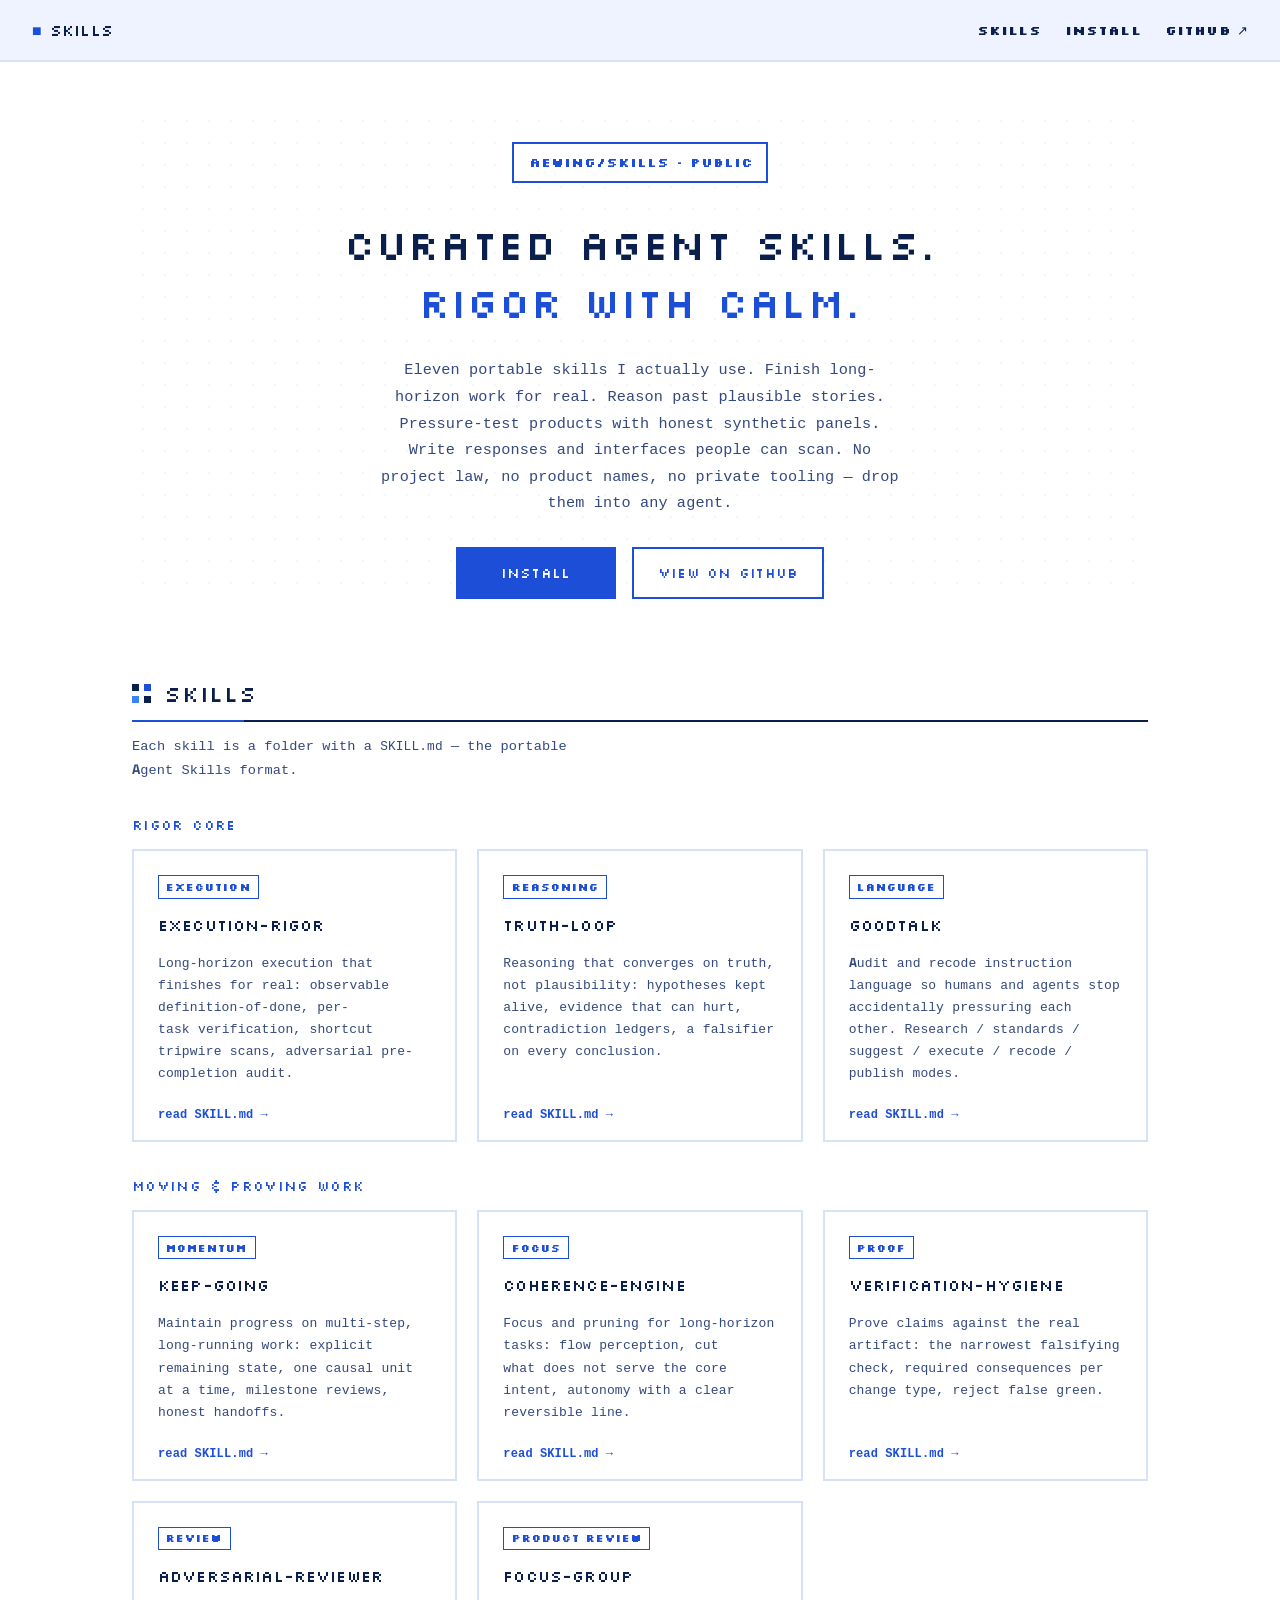
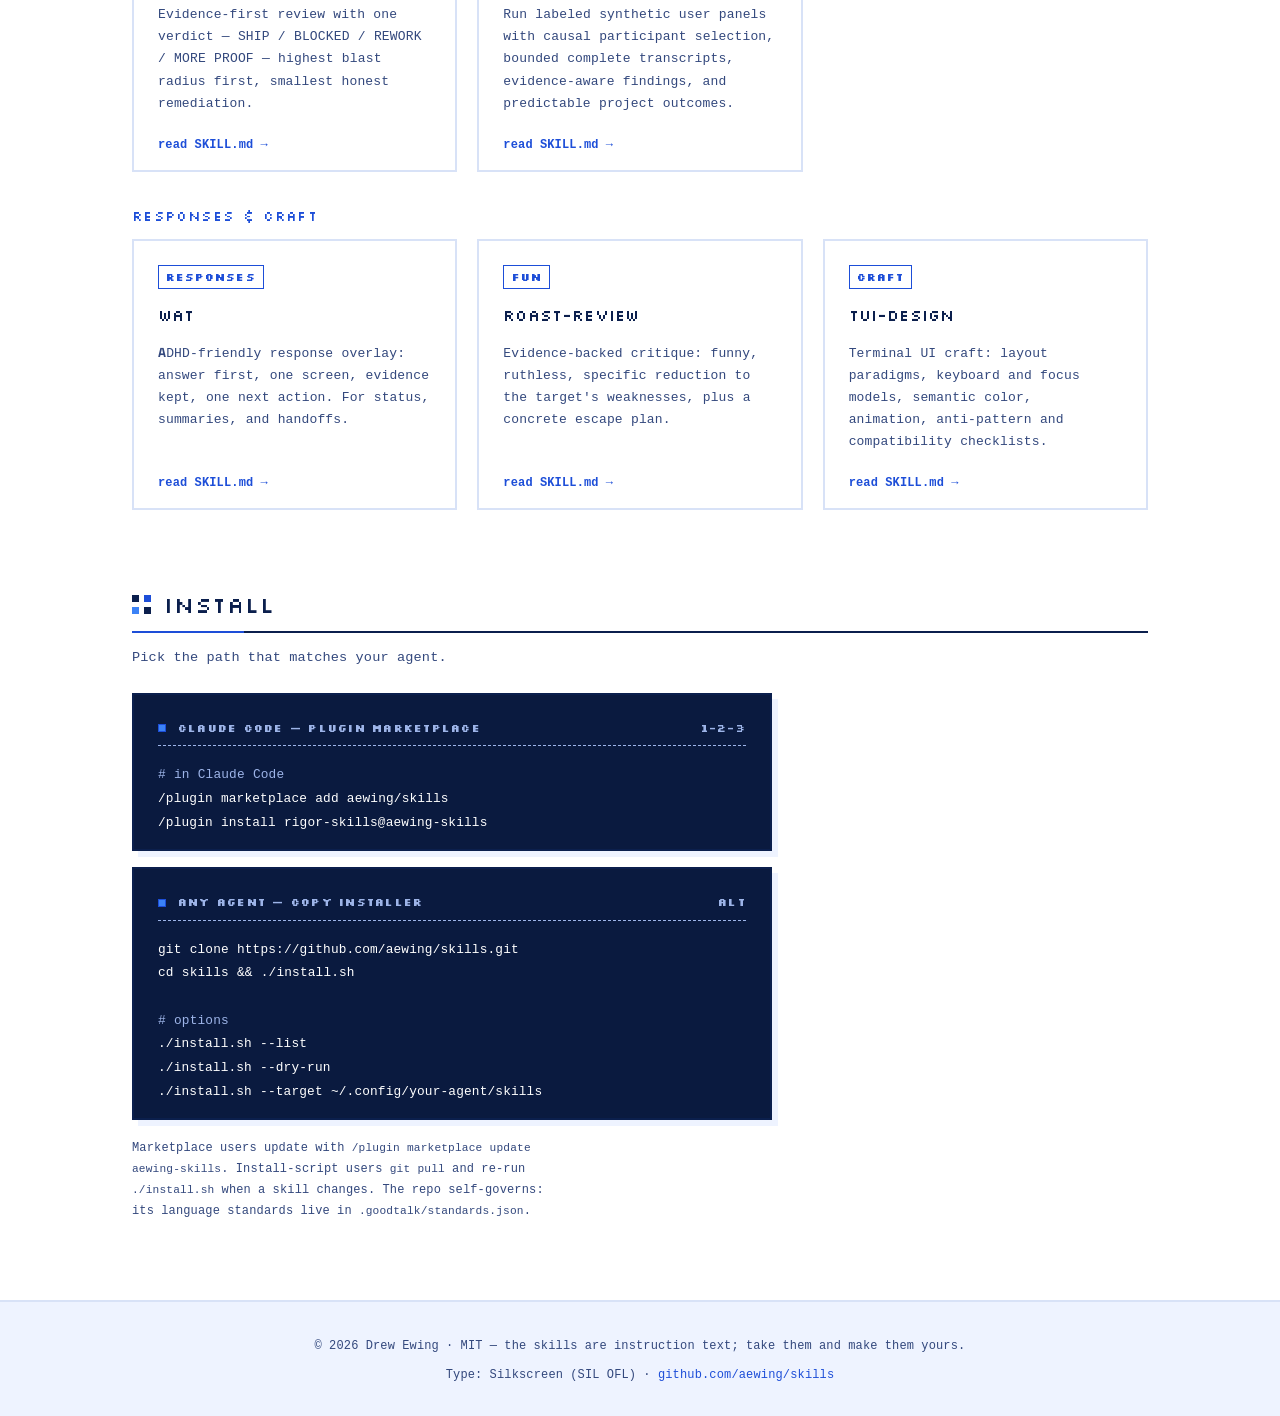
==== commit 061951d3: "feat(skills): add focus-group synthetic review" ====
--- a/docs/index.html
+++ b/docs/index.html
@@ -4,9 +4,23 @@
   <meta charset="utf-8">
   <meta name="viewport" content="width=device-width, initial-scale=1">
   <title>skills — curated agent skills, rigor with calm</title>
-  <meta name="description" content="Ten portable agent skills: finish long-horizon work for real, reason past plausible stories, keep instructions honest, and build clearer responses and TUIs.">
+  <meta name="description" content="Eleven portable agent skills: finish long-horizon work, reason past plausible stories, synthesize product feedback, and build clearer responses and TUIs.">
   <link rel="icon" type="image/svg+xml" href="favicon.svg">
   <link rel="stylesheet" href="styles.css">
+
+  <!-- social preview -->
+  <meta property="og:type" content="website">
+  <meta property="og:url" content="https://aewing.github.io/skills/">
+  <meta property="og:title" content="skills — curated agent skills, rigor with calm">
+  <meta property="og:description" content="Eleven portable agent skills: finish long-horizon work, reason past plausible stories, synthesize product feedback, and build clearer responses and TUIs.">
+  <meta property="og:image" content="https://aewing.github.io/skills/og-card.png">
+  <meta property="og:image:width" content="1200">
+  <meta property="og:image:height" content="630">
+  <meta property="og:image:type" content="image/png">
+  <meta name="twitter:card" content="summary_large_image">
+  <meta name="twitter:title" content="skills — curated agent skills, rigor with calm">
+  <meta name="twitter:description" content="Eleven portable agent skills, one installer — execution-rigor, truth-loop, goodtalk, focus-group, and more.">
+  <meta name="twitter:image" content="https://aewing.github.io/skills/og-card.png">
 </head>
 <body>
 
@@ -24,10 +38,10 @@
       <span class="eyebrow">aewing/skills · public</span>
       <h1>Curated agent skills.<br><span class="accent">Rigor with calm.</span></h1>
       <p class="lede">
-        Ten portable skills I actually use. Finish long-horizon work for real.
-        Reason past plausible stories. Keep instructions honest. Write responses
-        and interfaces people can scan. No project law, no product names, no
-        private tooling — drop them into any agent.
+        Eleven portable skills I actually use. Finish long-horizon work for real.
+        Reason past plausible stories. Pressure-test products with honest synthetic
+        panels. Write responses and interfaces people can scan. No project law,
+        no product names, no private tooling — drop them into any agent.
       </p>
       <div class="hero-cta">
         <a class="btn primary" href="#install">Install</a>
@@ -45,19 +59,19 @@
           <span class="tag">execution</span>
           <h3>execution-rigor</h3>
           <p>Long-horizon execution that finishes for real: observable definition-of-done, per-task verification, shortcut tripwire scans, adversarial pre-completion audit.</p>
-          <a class="more" href="../skills/execution-rigor/SKILL.md" target="_blank">read SKILL.md →</a>
+          <a class="more" href="https://github.com/aewing/skills/blob/main/skills/execution-rigor/SKILL.md" target="_blank">read SKILL.md →</a>
         </div>
         <div class="card">
           <span class="tag">reasoning</span>
           <h3>truth-loop</h3>
           <p>Reasoning that converges on truth, not plausibility: hypotheses kept alive, evidence that can hurt, contradiction ledgers, a falsifier on every conclusion.</p>
-          <a class="more" href="../skills/truth-loop/SKILL.md" target="_blank">read SKILL.md →</a>
+          <a class="more" href="https://github.com/aewing/skills/blob/main/skills/truth-loop/SKILL.md" target="_blank">read SKILL.md →</a>
         </div>
         <div class="card">
           <span class="tag">language</span>
           <h3>goodtalk</h3>
           <p>Audit and recode instruction language so humans and agents stop accidentally pressuring each other. Research / standards / suggest / execute / recode / publish modes.</p>
-          <a class="more" href="../skills/goodtalk/SKILL.md" target="_blank">read SKILL.md →</a>
+          <a class="more" href="https://github.com/aewing/skills/blob/main/skills/goodtalk/SKILL.md" target="_blank">read SKILL.md →</a>
         </div>
       </div>
 
@@ -67,25 +81,31 @@
           <span class="tag">momentum</span>
           <h3>keep-going</h3>
           <p>Maintain progress on multi-step, long-running work: explicit remaining state, one causal unit at a time, milestone reviews, honest handoffs.</p>
-          <a class="more" href="../skills/keep-going/SKILL.md" target="_blank">read SKILL.md →</a>
+          <a class="more" href="https://github.com/aewing/skills/blob/main/skills/keep-going/SKILL.md" target="_blank">read SKILL.md →</a>
         </div>
         <div class="card">
           <span class="tag">focus</span>
           <h3>coherence-engine</h3>
           <p>Focus and pruning for long-horizon tasks: flow perception, cut what does not serve the core intent, autonomy with a clear reversible line.</p>
-          <a class="more" href="../skills/coherence-engine/SKILL.md" target="_blank">read SKILL.md →</a>
+          <a class="more" href="https://github.com/aewing/skills/blob/main/skills/coherence-engine/SKILL.md" target="_blank">read SKILL.md →</a>
         </div>
         <div class="card">
           <span class="tag">proof</span>
           <h3>verification-hygiene</h3>
           <p>Prove claims against the real artifact: the narrowest falsifying check, required consequences per change type, reject false green.</p>
-          <a class="more" href="../skills/verification-hygiene/SKILL.md" target="_blank">read SKILL.md →</a>
+          <a class="more" href="https://github.com/aewing/skills/blob/main/skills/verification-hygiene/SKILL.md" target="_blank">read SKILL.md →</a>
         </div>
         <div class="card">
           <span class="tag">review</span>
           <h3>adversarial-reviewer</h3>
           <p>Evidence-first review with one verdict — SHIP / BLOCKED / REWORK / MORE PROOF — highest blast radius first, smallest honest remediation.</p>
-          <a class="more" href="../skills/adversarial-reviewer/SKILL.md" target="_blank">read SKILL.md →</a>
+          <a class="more" href="https://github.com/aewing/skills/blob/main/skills/adversarial-reviewer/SKILL.md" target="_blank">read SKILL.md →</a>
+        </div>
+        <div class="card">
+          <span class="tag">product review</span>
+          <h3>focus-group</h3>
+          <p>Run labeled synthetic user panels with causal participant selection, bounded complete transcripts, evidence-aware findings, and predictable project outcomes.</p>
+          <a class="more" href="https://github.com/aewing/skills/blob/main/skills/focus-group/SKILL.md" target="_blank">read SKILL.md →</a>
         </div>
       </div>
 
@@ -95,19 +115,19 @@
           <span class="tag">responses</span>
           <h3>wat</h3>
           <p>ADHD-friendly response overlay: answer first, one screen, evidence kept, one next action. For status, summaries, and handoffs.</p>
-          <a class="more" href="../skills/wat/SKILL.md" target="_blank">read SKILL.md →</a>
+          <a class="more" href="https://github.com/aewing/skills/blob/main/skills/wat/SKILL.md" target="_blank">read SKILL.md →</a>
         </div>
         <div class="card">
           <span class="tag">fun</span>
           <h3>roast-review</h3>
           <p>Evidence-backed critique: funny, ruthless, specific reduction to the target's weaknesses, plus a concrete escape plan.</p>
-          <a class="more" href="../skills/roast-review/SKILL.md" target="_blank">read SKILL.md →</a>
+          <a class="more" href="https://github.com/aewing/skills/blob/main/skills/roast-review/SKILL.md" target="_blank">read SKILL.md →</a>
         </div>
         <div class="card">
           <span class="tag">craft</span>
           <h3>tui-design</h3>
           <p>Terminal UI craft: layout paradigms, keyboard and focus models, semantic color, animation, anti-pattern and compatibility checklists.</p>
-          <a class="more" href="../skills/tui-design/SKILL.md" target="_blank">read SKILL.md →</a>
+          <a class="more" href="https://github.com/aewing/skills/blob/main/skills/tui-design/SKILL.md" target="_blank">read SKILL.md →</a>
         </div>
       </div>
     </section>
